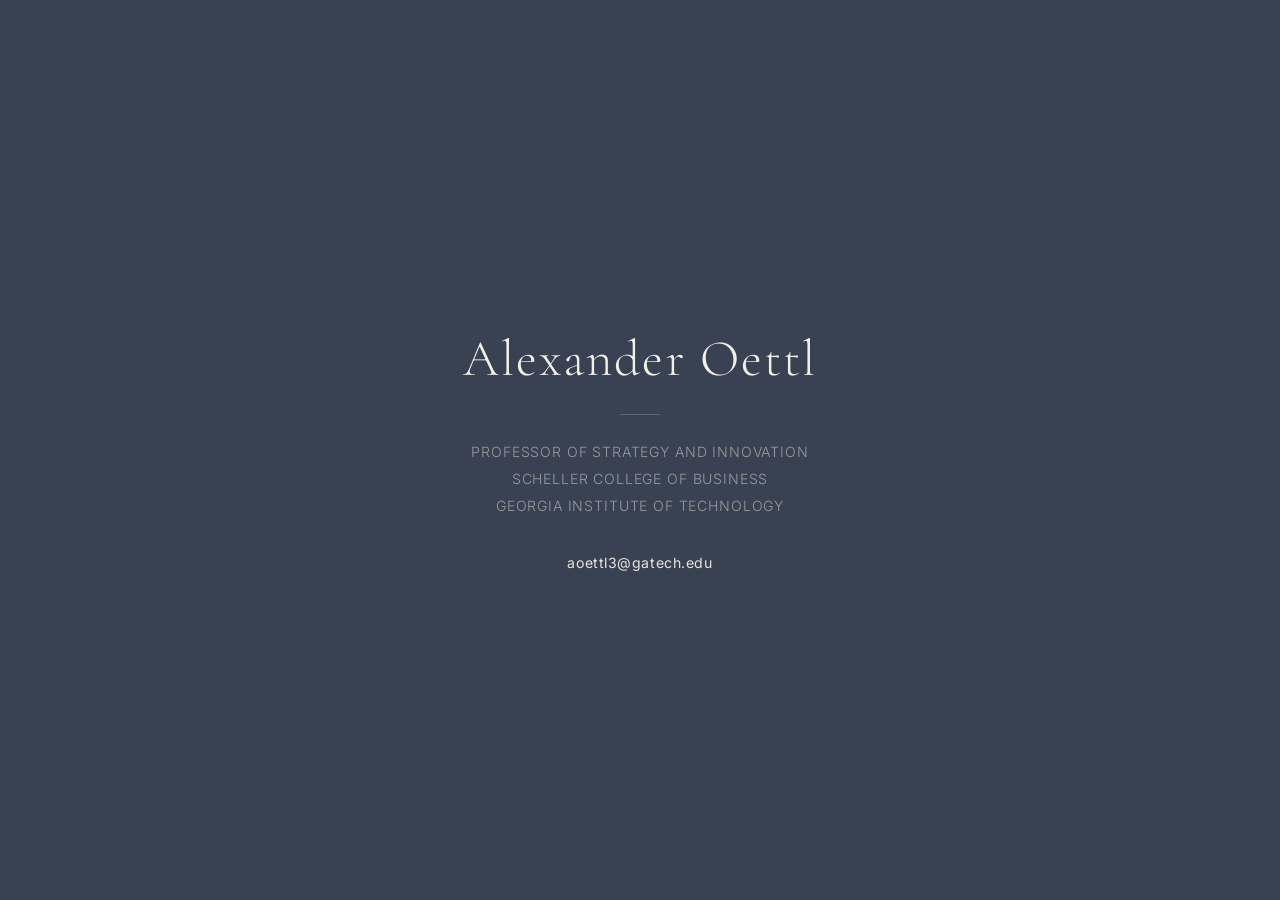
==== index.html @ 6b159fec "Initial academic homepage" ====
<!DOCTYPE html>
<html lang="en">
<head>
  <meta charset="UTF-8">
  <meta name="viewport" content="width=device-width, initial-scale=1.0">
  <title>Alexander Oettl</title>
  <link rel="preconnect" href="https://fonts.googleapis.com">
  <link rel="preconnect" href="https://fonts.gstatic.com" crossorigin>
  <link href="https://fonts.googleapis.com/css2?family=Cormorant+Garamond:wght@300;400;500&family=Inter:wght@300;400&display=swap" rel="stylesheet">
  <style>
    * { margin: 0; padding: 0; box-sizing: border-box; }

    body {
      font-family: 'Inter', system-ui, sans-serif;
      min-height: 100vh;
      display: flex;
      align-items: center;
      justify-content: center;
      background: #384252;
      color: #e8e4dd;
    }

    .card {
      text-align: center;
      padding: 3rem 2rem;
    }

    h1 {
      font-family: 'Cormorant Garamond', Georgia, serif;
      font-size: 3.2rem;
      font-weight: 300;
      letter-spacing: 0.04em;
      color: #f2efe8;
      margin-bottom: 1.5rem;
    }

    .rule {
      width: 40px;
      height: 1px;
      background: rgba(255,255,255,0.2);
      margin: 0 auto 1.5rem;
    }

    .details {
      font-size: 0.88rem;
      font-weight: 300;
      color: rgba(232,228,221,0.55);
      line-height: 1.9;
      letter-spacing: 0.06em;
      text-transform: uppercase;
    }

    .email {
      margin-top: 2rem;
    }

    .email a {
      color: #e8e4dd;
      text-decoration: none;
      font-size: 0.88rem;
      font-weight: 400;
      letter-spacing: 0.04em;
      transition: color 0.3s;
    }

    .email a:hover {
      color: rgba(232,228,221,0.55);
    }
  </style>
</head>
<body>
  <div class="card">
    <h1>Alexander Oettl</h1>
    <div class="rule"></div>
    <div class="details">
      Professor of Strategy and Innovation<br>
      Scheller College of Business<br>
      Georgia Institute of Technology
    </div>
    <div class="email">
      <a href="mailto:aoettl3@gatech.edu">aoettl3@gatech.edu</a>
    </div>
  </div>
</body>
</html>
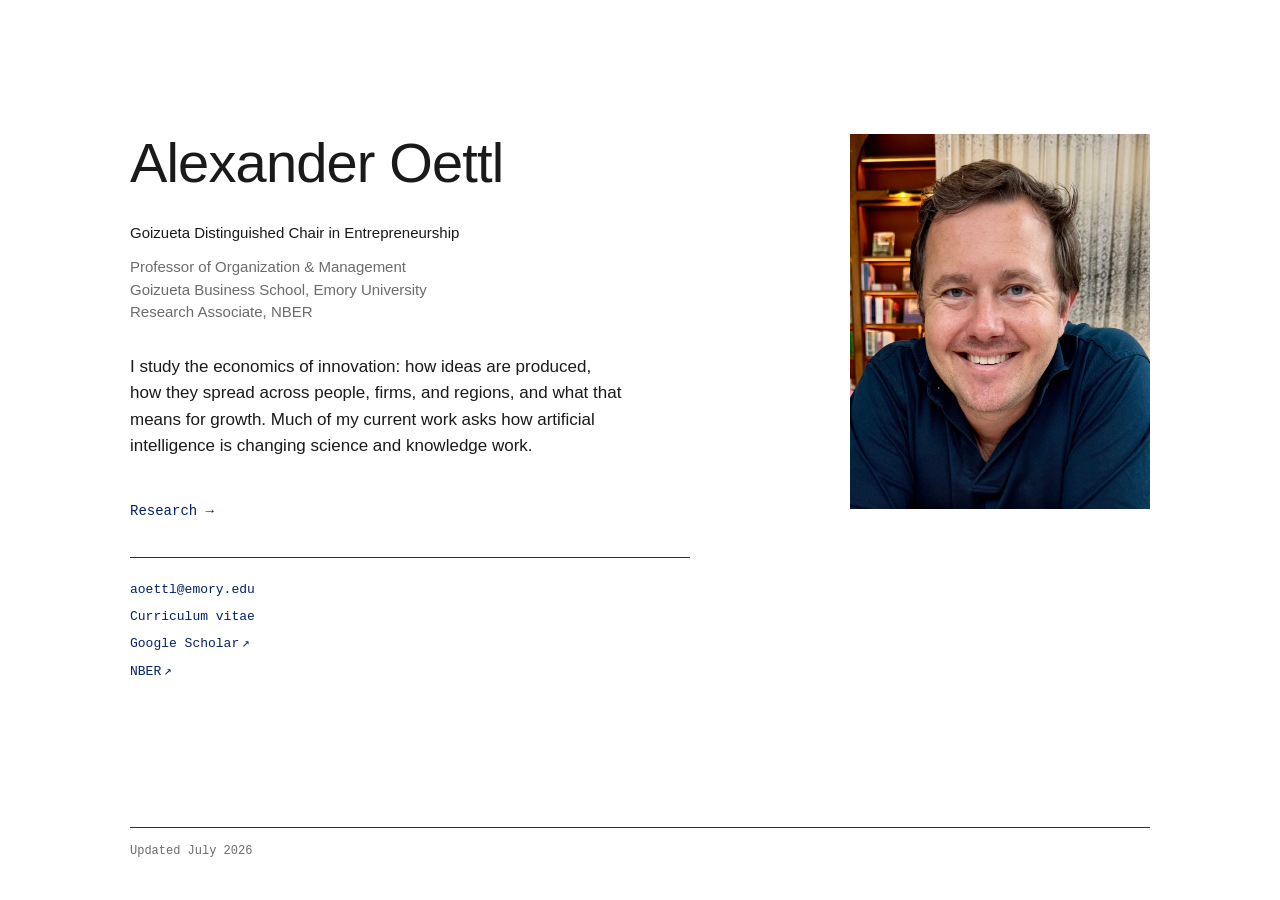
==== commit 1f8e3c68: "New site: modernist card home + illustrated research page Card homepage (identity + contact); /resea" ====
--- a/index.html
+++ b/index.html
@@ -1,85 +1,70 @@
 <!DOCTYPE html>
 <html lang="en">
 <head>
-  <meta charset="UTF-8">
-  <meta name="viewport" content="width=device-width, initial-scale=1.0">
+  <meta charset="utf-8">
+  <meta name="viewport" content="width=device-width, initial-scale=1">
   <title>Alexander Oettl</title>
-  <link rel="preconnect" href="https://fonts.googleapis.com">
-  <link rel="preconnect" href="https://fonts.gstatic.com" crossorigin>
-  <link href="https://fonts.googleapis.com/css2?family=Cormorant+Garamond:wght@300;400;500&family=Inter:wght@300;400&display=swap" rel="stylesheet">
-  <style>
-    * { margin: 0; padding: 0; box-sizing: border-box; }
-
-    body {
-      font-family: 'Inter', system-ui, sans-serif;
-      min-height: 100vh;
-      display: flex;
-      align-items: center;
-      justify-content: center;
-      background: #384252;
-      color: #e8e4dd;
-    }
-
-    .card {
-      text-align: center;
-      padding: 3rem 2rem;
-    }
-
-    h1 {
-      font-family: 'Cormorant Garamond', Georgia, serif;
-      font-size: 3.2rem;
-      font-weight: 300;
-      letter-spacing: 0.04em;
-      color: #f2efe8;
-      margin-bottom: 1.5rem;
-    }
-
-    .rule {
-      width: 40px;
-      height: 1px;
-      background: rgba(255,255,255,0.2);
-      margin: 0 auto 1.5rem;
-    }
-
-    .details {
-      font-size: 0.88rem;
-      font-weight: 300;
-      color: rgba(232,228,221,0.55);
-      line-height: 1.9;
-      letter-spacing: 0.06em;
-      text-transform: uppercase;
-    }
-
-    .email {
-      margin-top: 2rem;
-    }
-
-    .email a {
-      color: #e8e4dd;
-      text-decoration: none;
-      font-size: 0.88rem;
-      font-weight: 400;
-      letter-spacing: 0.04em;
-      transition: color 0.3s;
-    }
-
-    .email a:hover {
-      color: rgba(232,228,221,0.55);
-    }
-  </style>
+  <meta name="description" content="Alexander Oettl is the Goizueta Distinguished Chair in Entrepreneurship at Emory University's Goizueta Business School. Economics of innovation, knowledge spillovers, human capital, and economic geography.">
+  <link rel="canonical" href="https://oettl.org/">
+  <link rel="icon" type="image/svg+xml" href="favicon.svg">
+  <link rel="stylesheet" href="style.css">
+  <meta property="og:type" content="profile">
+  <meta property="og:title" content="Alexander Oettl">
+  <meta property="og:description" content="Economics of innovation, knowledge spillovers, human capital, and economic geography. Goizueta Business School, Emory University.">
+  <meta property="og:url" content="https://oettl.org/">
+  <meta property="og:image" content="https://oettl.org/img/aoettl.jpg">
+  <meta name="twitter:card" content="summary">
+  <script type="application/ld+json">
+  {
+    "@context": "https://schema.org",
+    "@type": "Person",
+    "name": "Alexander Oettl",
+    "jobTitle": "Goizueta Distinguished Chair in Entrepreneurship",
+    "worksFor": { "@type": "Organization", "name": "Goizueta Business School, Emory University" },
+    "alumniOf": { "@type": "Organization", "name": "University of Toronto" },
+    "url": "https://oettl.org/",
+    "email": "mailto:aoettl@emory.edu",
+    "image": "https://oettl.org/img/aoettl.jpg",
+    "sameAs": [
+      "https://scholar.google.com/citations?user=zIB44gEAAAAJ",
+      "https://www.nber.org/people/alexander_oettl"
+    ]
+  }
+  </script>
+  <script data-goatcounter="https://oettl.goatcounter.com/count" async src="https://gc.zgo.at/count.js"></script>
 </head>
 <body>
-  <div class="card">
-    <h1>Alexander Oettl</h1>
-    <div class="rule"></div>
-    <div class="details">
-      Professor of Strategy and Innovation<br>
-      Scheller College of Business<br>
-      Georgia Institute of Technology
+<div class="solo">
+
+  <main class="card">
+    <div>
+      <h1>Alexander Oettl</h1>
+      <p class="role">Goizueta Distinguished Chair in&nbsp;Entrepreneurship</p>
+      <p class="affil">Professor of Organization &amp;&nbsp;Management<br>
+        Goizueta Business School, Emory University<br>
+        Research Associate, NBER</p>
+      <p class="bio">I study the economics of innovation: how ideas are produced, how they
+        spread across people, firms, and regions, and what that means for growth. Much of my
+        current work asks how artificial intelligence is changing science and knowledge
+        work.</p>
+      <ul class="go">
+        <li><a href="research/">Research &#8594;</a></li>
+      </ul>
+      <ul class="contact">
+        <li><a href="mailto:aoettl@emory.edu">aoettl@emory.edu</a></li>
+        <li><a href="pdf/oettl-cv.pdf" data-goatcounter-click="dl-cv">Curriculum vitae</a></li>
+        <li><a href="https://scholar.google.com/citations?user=zIB44gEAAAAJ">Google Scholar&thinsp;&#8599;</a></li>
+        <li><a href="https://www.nber.org/people/alexander_oettl">NBER&thinsp;&#8599;</a></li>
+      </ul>
     </div>
-    <div class="email">
-      <a href="mailto:aoettl3@gatech.edu">aoettl3@gatech.edu</a>
-    </div>
-  </div>
+    <img class="portrait" src="img/aoettl.jpg" width="600" height="749"
+         alt="Alexander Oettl, in a navy polo shirt, in front of a bookshelf">
+  </main>
+
+  <footer>
+    <p class="colophon">Updated July 2026</p>
+  </footer>
+
+</div>
 </body>
 </html>
--- a/style.css
+++ b/style.css
@@ -0,0 +1,361 @@
+/* oettl.org — hand-set, no framework.
+   Palette: paper, ink, one accent (Emory Blue, PMS 280). */
+
+:root {
+  --paper: #ffffff;
+  --ink: #1a1a1a;
+  --muted: #6b6b6b;
+  --accent: #012169;
+  --rule: rgba(26, 26, 26, 0.9);
+  --sans: "Helvetica Neue", Helvetica, Arial, system-ui, sans-serif;
+  --mono: "SF Mono", SFMono-Regular, Menlo, Consolas, "Liberation Mono", monospace;
+}
+
+* { margin: 0; padding: 0; box-sizing: border-box; }
+
+html { -webkit-text-size-adjust: 100%; }
+
+body {
+  font-family: var(--sans);
+  font-size: 16px;
+  line-height: 1.5;
+  background: var(--paper);
+  color: var(--ink);
+  -webkit-font-smoothing: antialiased;
+}
+
+::selection { background: var(--accent); color: #fff; }
+
+img { max-width: 100%; height: auto; display: block; }
+
+a { color: var(--accent); }
+a:focus-visible { outline: 2px solid var(--accent); outline-offset: 2px; }
+
+/* ---- frame ---- */
+
+.page {
+  max-width: 1100px;
+  margin: 0 auto;
+  padding: 76px 40px 48px;
+  display: grid;
+  grid-template-columns: 300px minmax(0, 640px);
+  gap: 0 84px;
+  justify-content: space-between;
+}
+
+/* ---- rail ---- */
+
+.rail {
+  position: sticky;
+  top: 76px;
+  align-self: start;
+}
+
+.rail h1 {
+  font-size: 40px;
+  line-height: 1.05;
+  font-weight: 500;
+  letter-spacing: -0.015em;
+  margin-bottom: 24px;
+}
+
+.rail .role {
+  font-size: 14px;
+  line-height: 1.45;
+  margin-bottom: 10px;
+}
+
+.rail .affil {
+  font-size: 14px;
+  line-height: 1.45;
+  color: var(--muted);
+}
+
+.rail .portrait { margin: 30px 0; }
+
+.rail nav ul,
+.rail .contact {
+  list-style: none;
+  font-family: var(--mono);
+  font-size: 13px;
+  line-height: 2;
+}
+
+.rail nav { margin-bottom: 22px; }
+
+.rail nav a,
+.rail .contact a {
+  color: var(--accent);
+  text-decoration: none;
+}
+
+.rail nav a:hover,
+.rail .contact a:hover {
+  text-decoration: underline;
+  text-underline-offset: 3px;
+}
+
+.rail .contact { border-top: 1px solid var(--rule); padding-top: 20px; }
+
+/* ---- content ---- */
+
+section { margin-bottom: 92px; }
+
+h2 {
+  font-family: var(--mono);
+  font-size: 11px;
+  font-weight: 400;
+  letter-spacing: 0.08em;
+  text-transform: uppercase;
+  color: var(--accent);
+  border-top: 1px solid var(--rule);
+  padding-top: 12px;
+  margin-bottom: 44px;
+}
+
+#about p {
+  font-size: 17px;
+  line-height: 1.55;
+  max-width: 60ch;
+}
+
+#about p + p { margin-top: 18px; }
+
+#about a { text-decoration: underline; text-underline-offset: 2px; text-decoration-thickness: 1px; }
+
+/* ---- paper entries ---- */
+
+.paper {
+  display: grid;
+  grid-template-columns: 180px minmax(0, 1fr);
+  gap: 0 28px;
+  margin-bottom: 60px;
+}
+
+.paper.nofig { grid-template-columns: minmax(0, 1fr); }
+
+.paper figure { align-self: start; }
+
+.paper .year {
+  font-family: var(--mono);
+  font-size: 12px;
+  color: var(--muted);
+  margin-bottom: 8px;
+}
+
+.paper h3 {
+  font-size: 17px;
+  font-weight: 500;
+  line-height: 1.35;
+  margin-bottom: 5px;
+  text-wrap: balance;
+}
+
+.paper .authors {
+  font-size: 15px;
+  color: var(--muted);
+  margin-bottom: 5px;
+}
+
+.paper .venue {
+  font-size: 14px;
+  margin-bottom: 10px;
+}
+
+.paper .links {
+  font-family: var(--mono);
+  font-size: 13px;
+  display: flex;
+  flex-wrap: wrap;
+  gap: 4px 20px;
+}
+
+.paper .links a { text-decoration: none; }
+.paper .links a:hover { text-decoration: underline; text-underline-offset: 3px; }
+
+.paper details { margin-top: 12px; }
+
+.paper summary {
+  font-family: var(--mono);
+  font-size: 13px;
+  color: var(--muted);
+  cursor: pointer;
+  width: fit-content;
+}
+
+.paper summary::marker { color: var(--muted); }
+.paper summary:hover { color: var(--ink); }
+
+.paper details[open] summary { color: var(--ink); margin-bottom: 10px; }
+
+.paper details p {
+  font-size: 15px;
+  line-height: 1.55;
+  max-width: 58ch;
+}
+
+/* in-progress one-liners */
+
+.wip {
+  list-style: none;
+  margin-top: 52px;
+  border-top: 1px solid var(--rule);
+  padding-top: 20px;
+}
+
+.wip li { font-size: 15px; line-height: 1.5; margin-bottom: 14px; }
+.wip li .authors { color: var(--muted); }
+.wip .label {
+  font-family: var(--mono);
+  font-size: 11px;
+  letter-spacing: 0.08em;
+  text-transform: uppercase;
+  color: var(--muted);
+  margin-bottom: 16px;
+}
+
+/* ---- book chapters ---- */
+
+.chapters { list-style: none; }
+
+.chapters li {
+  font-size: 15px;
+  line-height: 1.5;
+  margin-bottom: 18px;
+  max-width: 62ch;
+}
+
+.chapters .meta { color: var(--muted); }
+
+.chapters a {
+  font-family: var(--mono);
+  font-size: 13px;
+  text-decoration: none;
+  white-space: nowrap;
+}
+
+.chapters a:hover { text-decoration: underline; text-underline-offset: 3px; }
+
+/* ---- footer ---- */
+
+footer {
+  border-top: 1px solid var(--rule);
+  padding-top: 14px;
+  font-family: var(--mono);
+  font-size: 12px;
+  color: var(--muted);
+}
+
+footer a { color: var(--muted); }
+footer a:hover { color: var(--accent); }
+
+/* ---- small screens ---- */
+
+@media (max-width: 880px) {
+  .page {
+    display: block;
+    padding: 44px 20px 40px;
+  }
+
+  .rail {
+    position: static;
+    margin-bottom: 72px;
+  }
+
+  .rail h1 { font-size: 32px; }
+
+  .rail .portrait { max-width: 220px; }
+
+  .paper {
+    grid-template-columns: minmax(0, 1fr);
+    gap: 14px 0;
+  }
+
+  .paper figure { grid-row: auto; max-width: 320px; }
+
+  section { margin-bottom: 72px; }
+}
+
+/* ---- standalone card home ---- */
+
+.solo {
+  max-width: 1100px;
+  margin: 0 auto;
+  min-height: 100vh;
+  padding: 48px 40px 40px;
+  display: flex;
+  flex-direction: column;
+}
+
+.solo .card {
+  margin: auto 0;
+  display: grid;
+  grid-template-columns: minmax(0, 560px) 300px;
+  gap: 84px;
+  justify-content: space-between;
+  align-items: start;
+  padding-bottom: 56px;
+}
+
+.solo h1 {
+  font-size: 56px;
+  line-height: 1.03;
+  font-weight: 500;
+  letter-spacing: -0.015em;
+  margin-bottom: 30px;
+}
+
+.solo .role { font-size: 15px; line-height: 1.5; margin-bottom: 12px; }
+
+.solo .affil { font-size: 15px; line-height: 1.5; color: var(--muted); margin-bottom: 30px; }
+
+.solo .bio { font-size: 17px; line-height: 1.55; max-width: 52ch; margin-bottom: 38px; }
+
+.solo .go { list-style: none; font-family: var(--mono); font-size: 14px; line-height: 2.1; margin-bottom: 30px; }
+.solo .go a, .solo .contact a { color: var(--accent); text-decoration: none; }
+.solo .go a:hover, .solo .contact a:hover { text-decoration: underline; text-underline-offset: 3px; }
+
+.solo .contact {
+  list-style: none;
+  font-family: var(--mono);
+  font-size: 13px;
+  line-height: 2.1;
+  border-top: 1px solid var(--rule);
+  padding-top: 18px;
+}
+
+.solo footer {
+  border-top: 1px solid var(--rule);
+  padding-top: 14px;
+  font-family: var(--mono);
+  font-size: 12px;
+  color: var(--muted);
+}
+
+@media (max-width: 880px) {
+  .solo { padding: 40px 20px 32px; }
+  .solo .card { display: block; margin: 24px 0 48px; }
+  .solo h1 { font-size: 38px; }
+  .solo .card .portrait { max-width: 220px; margin-bottom: 36px; }
+}
+
+/* rail extras for split-site pages */
+
+.rail h1 a { color: inherit; text-decoration: none; }
+.rail .bio { font-size: 14px; line-height: 1.55; margin-bottom: 26px; }
+.more { font-family: var(--mono); font-size: 14px; }
+.more a { color: var(--accent); text-decoration: none; }
+.more a:hover { text-decoration: underline; text-underline-offset: 3px; }
+
+/* ---- print ---- */
+
+@media print {
+  body { font-size: 11pt; }
+  .page { display: block; max-width: none; padding: 0; }
+  .rail { position: static; margin-bottom: 2em; }
+  .rail nav, .rail .portrait { display: none; }
+  .paper { break-inside: avoid; grid-template-columns: 110pt 1fr; }
+  .paper figure { max-width: 100pt; }
+  a { color: #000; text-decoration: none; }
+  .colophon { display: none; }
+}
